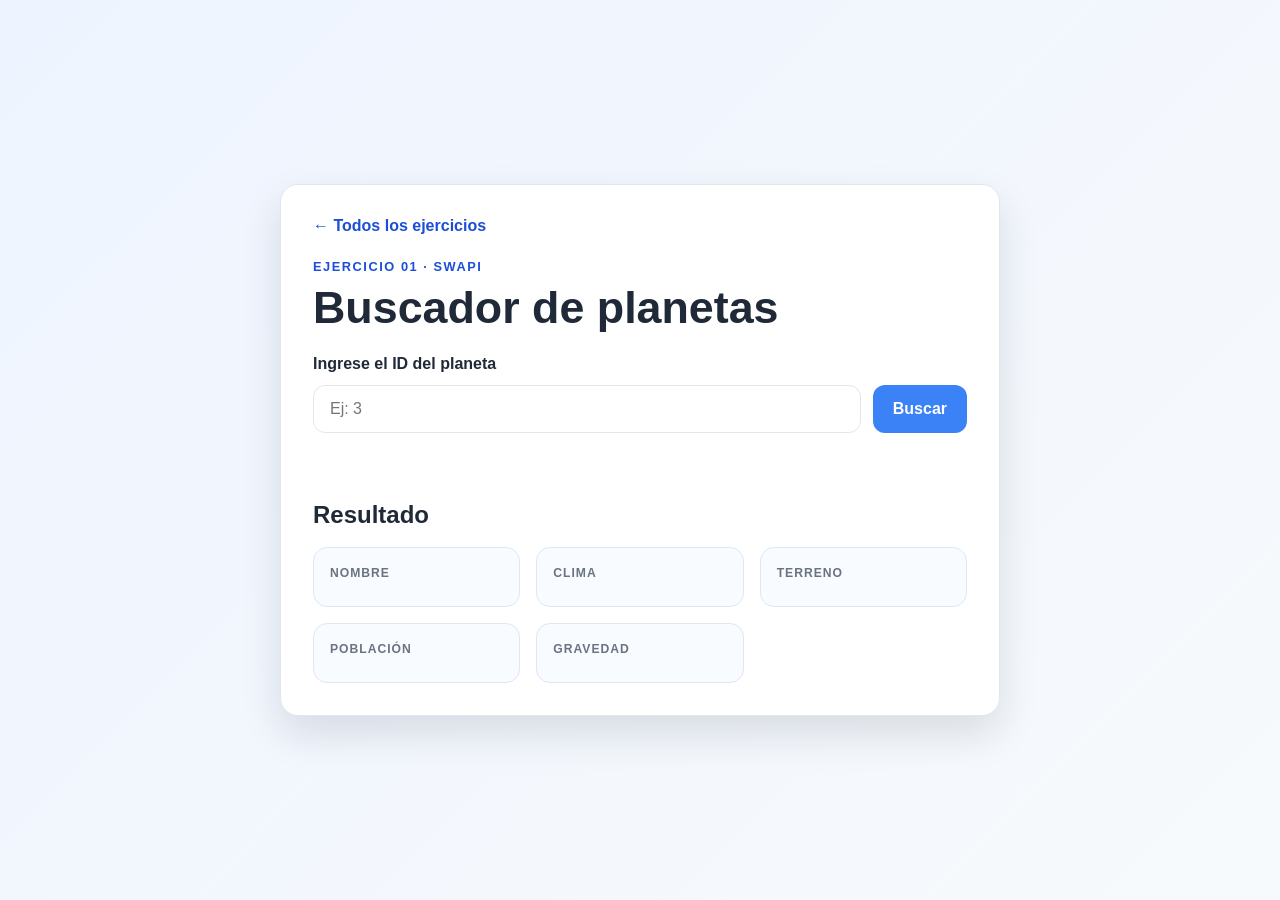
==== ejercicio-01.html @ 6625fd1b "t7" ====
<!DOCTYPE html>
<html lang="es">
  <head>
    <meta charset="UTF-8" />
    <meta name="viewport" content="width=device-width, initial-scale=1.0" />
    <title>Ejercicio 01 - Buscador de planetas</title>
    <link rel="stylesheet" href="styles.css" />
  </head>
  <body>
    <main class="container">
      <section class="panel">
        <a class="back-link" href="index.html">← Todos los ejercicios</a>
        <p class="eyebrow">Ejercicio 01 · SWAPI</p>
        <h1>Buscador de planetas</h1>
        <form id="planet-form" class="search-form">
          <label for="planet-id">Ingrese el ID del planeta</label>
          <div class="controls">
            <input id="planet-id" name="planetId" type="number" min="1" max="60" step="1" placeholder="Ej: 3" required />
            <button type="submit">Buscar</button>
          </div>
        </form>
        <p id="message" class="message" aria-live="polite"></p>
        <section id="planet-result" class="result" aria-live="polite">
          <h2>Resultado</h2>
          <div class="cards">
            <div class="card"><span class="card-label">Nombre</span><div class="card-value" id="planet-name"></div></div>
            <div class="card"><span class="card-label">Clima</span><div class="card-value" id="planet-climate"></div></div>
            <div class="card"><span class="card-label">Terreno</span><div class="card-value" id="planet-terrain"></div></div>
            <div class="card"><span class="card-label">Población</span><div class="card-value" id="planet-population"></div></div>
            <div class="card"><span class="card-label">Gravedad</span><div class="card-value" id="planet-gravity"></div></div>
          </div>
        </section>
      </section>
    </main>
    <script>
      const form = document.getElementById('planet-form');
      const input = document.getElementById('planet-id');
      const message = document.getElementById('message');
      const planetName = document.getElementById('planet-name');
      const planetClimate = document.getElementById('planet-climate');
      const planetTerrain = document.getElementById('planet-terrain');
      const planetPopulation = document.getElementById('planet-population');
      const planetGravity = document.getElementById('planet-gravity');

      form.addEventListener('submit', function(event) {
        event.preventDefault();
        obtenerPlaneta(input.value);
      });

      async function obtenerPlaneta(id) {
        message.innerHTML = 'Buscando planeta...';

        if (id < 1 || id > 60) {
          message.innerHTML = 'Ingrese un ID de planeta entre 1 y 60.';
          return;
        }

        const api_url = 'https://swapi.dev/api/planets/' + id + '/';

        try {
          const respuesta = await fetch(api_url);

          if (!respuesta.ok) {
            if (respuesta.status == 404) {
              throw new Error('No se encontró un planeta con ese ID.');
            }
            throw new Error('No se pudo consultar SWAPI.');
          }

          const datos = await respuesta.json();
          planetName.innerHTML = datos.name;
          planetClimate.innerHTML = datos.climate;
          planetTerrain.innerHTML = datos.terrain;
          planetPopulation.innerHTML = datos.population;
          planetGravity.innerHTML = datos.gravity;
          message.innerHTML = 'Planeta encontrado: ' + datos.name;
        } catch (error) {
          message.innerHTML = error.message;
        }
      }
    </script>
  </body>
</html>
---- styles.css ----
:root {
  --bg: #f4f7fb;
  --panel: #ffffff;
  --primary: #3b82f6;
  --primary-dark: #1d4ed8;
  --text: #1f2937;
  --muted: #6b7280;
  --success: #16a34a;
  --danger: #dc2626;
  --border: #dfe7f1;
  --shadow: 0 18px 40px rgba(15, 23, 42, 0.12);
}

* {
  box-sizing: border-box;
}

body {
  margin: 0;
  min-height: 100vh;
  font-family: Arial, Helvetica, sans-serif;
  background: linear-gradient(135deg, #eef4ff, #f7fafc);
  color: var(--text);
}

.container {
  display: grid;
  place-items: center;
  min-height: 100vh;
  padding: 24px;
}

.panel {
  width: min(720px, 100%);
  background: var(--panel);
  border: 1px solid var(--border);
  border-radius: 18px;
  box-shadow: var(--shadow);
  padding: 32px;
}

.eyebrow {
  margin: 0 0 8px;
  font-size: 0.8rem;
  letter-spacing: 0.12em;
  text-transform: uppercase;
  color: var(--primary-dark);
  font-weight: 700;
}

h1 {
  margin: 0 0 22px;
  font-size: clamp(2rem, 4vw, 2.8rem);
}

.planet-form,
.search-form {
  display: flex;
  flex-direction: column;
  gap: 12px;
}

label {
  font-weight: 700;
}

.controls {
  display: flex;
  gap: 12px;
  flex-wrap: wrap;
}

input {
  flex: 1 1 180px;
  min-width: 180px;
  padding: 14px 16px;
  border-radius: 12px;
  border: 1px solid var(--border);
  font-size: 1rem;
}

input:focus {
  outline: 3px solid rgba(59, 130, 246, 0.18);
  border-color: var(--primary);
}

button {
  border: none;
  border-radius: 12px;
  padding: 14px 20px;
  background: var(--primary);
  color: white;
  font-size: 1rem;
  font-weight: 700;
  cursor: pointer;
  transition: transform 0.2s ease, background 0.2s ease;
}

button:hover {
  background: var(--primary-dark);
  transform: translateY(-1px);
}

.message {
  min-height: 24px;
  margin: 18px 0 0;
  font-weight: 600;
}

.message.success {
  color: var(--success);
}

.message.error {
  color: var(--danger);
}

.result {
  margin-top: 26px;
}

.result.hidden {
  display: none;
}

.result h2 {
  margin: 0 0 18px;
  font-size: 1.5rem;
}

.cards {
  display: grid;
  grid-template-columns: repeat(auto-fit, minmax(180px, 1fr));
  gap: 16px;
}

.card {
  background: #f8fbff;
  border: 1px solid var(--border);
  border-radius: 14px;
  padding: 18px 16px;
}

.card-label {
  display: block;
  font-size: 0.76rem;
  text-transform: uppercase;
  letter-spacing: 0.08em;
  color: var(--muted);
  margin-bottom: 8px;
  font-weight: 700;
}

.card-value {
  font-size: 1.02rem;
  font-weight: 700;
  line-height: 1.5;
  word-break: break-word;
}

.home-panel {
  width: min(760px, 100%);
}

.intro {
  color: var(--muted);
  margin: -10px 0 24px;
  line-height: 1.6;
}

.exercise-list {
  display: grid;
  gap: 12px;
}

.exercise-link {
  display: grid;
  grid-template-columns: 48px 1fr auto;
  align-items: center;
  gap: 16px;
  padding: 16px;
  border: 1px solid var(--border);
  border-radius: 14px;
  color: var(--text);
  text-decoration: none;
  transition: border-color 0.2s ease, transform 0.2s ease, box-shadow 0.2s ease;
}

.exercise-link:hover {
  border-color: var(--primary);
  box-shadow: 0 8px 20px rgba(15, 23, 42, 0.08);
  transform: translateY(-2px);
}

.exercise-number {
  display: grid;
  place-items: center;
  width: 44px;
  height: 44px;
  border-radius: 12px;
  background: #eef4ff;
  color: var(--primary-dark);
  font-weight: 700;
}

.exercise-link strong,
.exercise-link small {
  display: block;
}

.exercise-link small {
  margin-top: 5px;
  color: var(--muted);
  line-height: 1.4;
}

.arrow {
  color: var(--primary-dark);
  font-size: 1.5rem;
}

.back-link {
  display: inline-block;
  margin-bottom: 24px;
  color: var(--primary-dark);
  font-weight: 700;
  text-decoration: none;
}

.back-link:hover {
  text-decoration: underline;
}

.character-card,
.pokemon-card {
  display: flex;
  align-items: center;
  gap: 22px;
  padding: 18px;
  border: 1px solid var(--border);
  border-radius: 14px;
  background: #f8fbff;
}

.character-image,
.pokemon-image {
  width: 150px;
  height: 180px;
  flex: 0 0 auto;
  object-fit: contain;
}

.character-image.hidden,
.pokemon-image.hidden {
  display: none;
}

.character-info h3,
.pokemon-info h3 {
  margin: 0 0 10px;
  font-size: 1.3rem;
  text-transform: capitalize;
}

.character-info p,
.pokemon-info p {
  margin: 0;
  color: var(--muted);
  line-height: 1.6;
}

@media (max-width: 520px) {
  .panel {
    padding: 22px 18px;
  }

  .controls,
  .character-card,
  .pokemon-card {
    flex-direction: column;
  }

  button {
    width: 100%;
  }

  .exercise-link {
    grid-template-columns: 44px 1fr;
  }

  .arrow {
    display: none;
  }

  .character-image,
  .pokemon-image {
    width: 130px;
    height: 150px;
  }
}
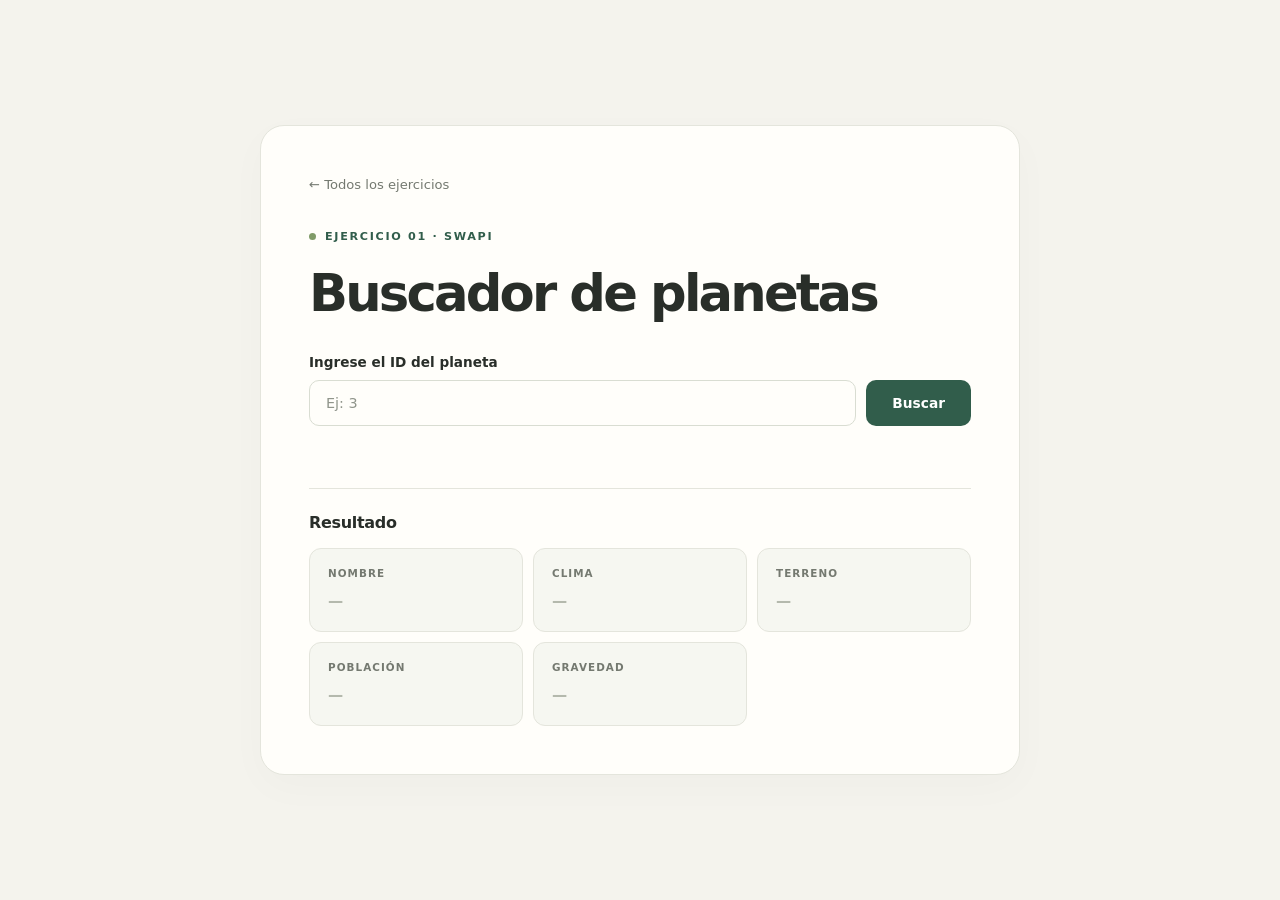
==== commit 0c91bcf1: "Actualizar ejercicios y estilos" ====
--- a/ejercicio-01.html
+++ b/ejercicio-01.html
@@ -23,11 +23,11 @@
         <section id="planet-result" class="result" aria-live="polite">
           <h2>Resultado</h2>
           <div class="cards">
-            <div class="card"><span class="card-label">Nombre</span><div class="card-value" id="planet-name"></div></div>
-            <div class="card"><span class="card-label">Clima</span><div class="card-value" id="planet-climate"></div></div>
-            <div class="card"><span class="card-label">Terreno</span><div class="card-value" id="planet-terrain"></div></div>
-            <div class="card"><span class="card-label">Población</span><div class="card-value" id="planet-population"></div></div>
-            <div class="card"><span class="card-label">Gravedad</span><div class="card-value" id="planet-gravity"></div></div>
+            <div class="card"><p class="card-label">Nombre</p><div class="card-value" id="planet-name"></div></div>
+            <div class="card"><p class="card-label">Clima</p><div class="card-value" id="planet-climate"></div></div>
+            <div class="card"><p class="card-label">Terreno</p><div class="card-value" id="planet-terrain"></div></div>
+            <div class="card"><p class="card-label">Población</p><div class="card-value" id="planet-population"></div></div>
+            <div class="card"><p class="card-label">Gravedad</p><div class="card-value" id="planet-gravity"></div></div>
           </div>
         </section>
       </section>
@@ -48,13 +48,7 @@
       });
 
       async function obtenerPlaneta(id) {
-        message.innerHTML = 'Buscando planeta...';
-
-        if (id < 1 || id > 60) {
-          message.innerHTML = 'Ingrese un ID de planeta entre 1 y 60.';
-          return;
-        }
-
+        message.textContent = 'Buscando planeta...';
         const api_url = 'https://swapi.dev/api/planets/' + id + '/';
 
         try {
@@ -68,14 +62,14 @@
           }
 
           const datos = await respuesta.json();
-          planetName.innerHTML = datos.name;
-          planetClimate.innerHTML = datos.climate;
-          planetTerrain.innerHTML = datos.terrain;
-          planetPopulation.innerHTML = datos.population;
-          planetGravity.innerHTML = datos.gravity;
-          message.innerHTML = 'Planeta encontrado: ' + datos.name;
+          planetName.textContent = datos.name;
+          planetClimate.textContent = datos.climate;
+          planetTerrain.textContent = datos.terrain;
+          planetPopulation.textContent = datos.population;
+          planetGravity.textContent = datos.gravity;
+          message.textContent = 'Planeta encontrado: ' + datos.name;
         } catch (error) {
-          message.innerHTML = error.message;
+          message.textContent = error.message;
         }
       }
     </script>
--- a/styles.css
+++ b/styles.css
@@ -1,300 +1,110 @@
-:root {
-  --bg: #f4f7fb;
-  --panel: #ffffff;
-  --primary: #3b82f6;
-  --primary-dark: #1d4ed8;
-  --text: #1f2937;
-  --muted: #6b7280;
-  --success: #16a34a;
-  --danger: #dc2626;
-  --border: #dfe7f1;
-  --shadow: 0 18px 40px rgba(15, 23, 42, 0.12);
+﻿:root {
+  color-scheme: light;
+  --panel: #fffefa;
+  --primary: #315d4b;
+  --primary-dark: #234536;
+  --text: #292e29;
+  --muted: #747970;
+  --border: #e4e5dc;
 }
 
-* {
-  box-sizing: border-box;
-}
-
+* { box-sizing: border-box; }
 body {
   margin: 0;
   min-height: 100vh;
-  font-family: Arial, Helvetica, sans-serif;
-  background: linear-gradient(135deg, #eef4ff, #f7fafc);
+  font-family: 'Segoe UI', system-ui, sans-serif;
+  background: #f4f3ed;
   color: var(--text);
+  -webkit-font-smoothing: antialiased;
 }
-
-.container {
-  display: grid;
-  place-items: center;
-  min-height: 100vh;
-  padding: 24px;
-}
-
+.container { display: grid; place-items: center; min-height: 100vh; padding: 64px 24px; }
 .panel {
-  width: min(720px, 100%);
+  width: min(760px, 100%);
+  padding: 48px;
   background: var(--panel);
   border: 1px solid var(--border);
-  border-radius: 18px;
-  box-shadow: var(--shadow);
-  padding: 32px;
+  border-radius: 24px;
+  box-shadow: 0 12px 40px #29392a06;
 }
-
 .eyebrow {
-  margin: 0 0 8px;
-  font-size: 0.8rem;
-  letter-spacing: 0.12em;
+  display: flex;
+  align-items: center;
+  gap: 9px;
+  margin: 0 0 20px;
+  font-size: .7rem;
+  line-height: 1.6;
+  letter-spacing: .15em;
   text-transform: uppercase;
-  color: var(--primary-dark);
-  font-weight: 700;
+  color: var(--primary);
+  font-weight: 650;
 }
-
-h1 {
-  margin: 0 0 22px;
-  font-size: clamp(2rem, 4vw, 2.8rem);
-}
-
-.planet-form,
-.search-form {
-  display: flex;
-  flex-direction: column;
-  gap: 12px;
-}
-
-label {
-  font-weight: 700;
-}
-
-.controls {
-  display: flex;
-  gap: 12px;
-  flex-wrap: wrap;
-}
-
-input {
-  flex: 1 1 180px;
-  min-width: 180px;
-  padding: 14px 16px;
-  border-radius: 12px;
-  border: 1px solid var(--border);
-  font-size: 1rem;
-}
-
-input:focus {
-  outline: 3px solid rgba(59, 130, 246, 0.18);
-  border-color: var(--primary);
-}
-
-button {
-  border: none;
-  border-radius: 12px;
-  padding: 14px 20px;
-  background: var(--primary);
-  color: white;
-  font-size: 1rem;
-  font-weight: 700;
-  cursor: pointer;
-  transition: transform 0.2s ease, background 0.2s ease;
-}
-
-button:hover {
-  background: var(--primary-dark);
-  transform: translateY(-1px);
-}
-
-.message {
-  min-height: 24px;
-  margin: 18px 0 0;
-  font-weight: 600;
-}
-
-.message.success {
-  color: var(--success);
-}
-
-.message.error {
-  color: var(--danger);
-}
-
-.result {
-  margin-top: 26px;
-}
-
-.result.hidden {
-  display: none;
-}
-
-.result h2 {
-  margin: 0 0 18px;
-  font-size: 1.5rem;
-}
-
-.cards {
-  display: grid;
-  grid-template-columns: repeat(auto-fit, minmax(180px, 1fr));
-  gap: 16px;
-}
-
-.card {
-  background: #f8fbff;
-  border: 1px solid var(--border);
-  border-radius: 14px;
-  padding: 18px 16px;
-}
-
-.card-label {
-  display: block;
-  font-size: 0.76rem;
-  text-transform: uppercase;
-  letter-spacing: 0.08em;
-  color: var(--muted);
-  margin-bottom: 8px;
-  font-weight: 700;
-}
-
-.card-value {
-  font-size: 1.02rem;
-  font-weight: 700;
-  line-height: 1.5;
-  word-break: break-word;
-}
-
-.home-panel {
-  width: min(760px, 100%);
-}
-
-.intro {
-  color: var(--muted);
-  margin: -10px 0 24px;
-  line-height: 1.6;
-}
-
-.exercise-list {
-  display: grid;
-  gap: 12px;
-}
-
+.eyebrow::before { content: ''; width: 7px; height: 7px; border-radius: 50%; background: #809b68; flex-shrink: 0; }
+h1 { max-width: 580px; margin: 0 0 24px; font-size: clamp(2rem, 5vw, 3.2rem); font-weight: 550; line-height: 1.1; letter-spacing: -.055em; text-wrap: balance; }
+.intro { max-width: 430px; margin: 0 0 36px; color: var(--muted); line-height: 1.75; font-size: .95rem; }
+.exercise-list { display: grid; gap: 10px; }
 .exercise-link {
   display: grid;
-  grid-template-columns: 48px 1fr auto;
+  grid-template-columns: 44px 1fr 28px;
   align-items: center;
   gap: 16px;
-  padding: 16px;
+  padding: 20px;
   border: 1px solid var(--border);
   border-radius: 14px;
   color: var(--text);
   text-decoration: none;
-  transition: border-color 0.2s ease, transform 0.2s ease, box-shadow 0.2s ease;
+  transition: background .18s ease, border-color .18s ease;
 }
-
-.exercise-link:hover {
-  border-color: var(--primary);
-  box-shadow: 0 8px 20px rgba(15, 23, 42, 0.08);
-  transform: translateY(-2px);
+.exercise-link:hover { background: #f1f4eb; border-color: #b8c8ac; }
+.exercise-number { display: grid; place-items: center; width: 42px; height: 42px; border-radius: 12px; background: #edf1e7; color: #526348; font-size: .8rem; font-weight: 600; font-variant-numeric: tabular-nums; }
+.exercise-link:nth-child(2) .exercise-number { background: #eaf0f1; color: #536b70; }
+.exercise-link:nth-child(3) .exercise-number { background: #f5ede1; color: #927044; }
+.exercise-link:nth-child(4) .exercise-number { background: #eeebf2; color: #776584; }
+.exercise-link strong, .exercise-link small { display: block; }
+.exercise-link strong { font-size: .94rem; font-weight: 600; }
+.exercise-link small { margin-top: 5px; color: var(--muted); font-size: .8rem; line-height: 1.5; }
+.arrow { color: #8b9584; font-size: 1.25rem; transition: transform .18s ease; }
+.exercise-link:hover .arrow { transform: translateX(3px); }
+.home-footer { display: flex; justify-content: space-between; gap: 16px; margin: 28px 0 0; padding-top: 20px; border-top: 1px solid var(--border); color: var(--muted); font-size: .7rem; letter-spacing: .02em; }
+.back-link { display: inline-block; margin-bottom: 36px; color: var(--muted); font-size: .82rem; text-decoration: none; }
+.back-link:hover { color: var(--primary); }
+.planet-form, .search-form { display: flex; flex-direction: column; gap: 10px; margin-top: 32px; }
+label { font-size: .85rem; font-weight: 600; }
+.controls { display: flex; gap: 10px; flex-wrap: wrap; }
+input, button { font: inherit; }
+input { flex: 1 1 180px; width: 100%; min-width: 0; padding: 14px 16px; border-radius: 10px; border: 1px solid #d9ddd2; background: #fffefa; color: var(--text); font-size: .9rem; }
+input::placeholder { color: #90958b; }
+input:focus { outline: 3px solid #315d4b18; border-color: var(--primary); }
+button { border: 0; border-radius: 10px; padding: 14px 26px; background: var(--primary); color: white; font-size: .86rem; font-weight: 600; cursor: pointer; transition: background .18s ease; }
+button:hover { background: var(--primary-dark); }
+.exercise-link:focus-visible, .back-link:focus-visible, button:focus-visible { outline: 3px solid #759465; outline-offset: 4px; }
+.message { min-height: 22px; margin: 16px 0 0; font-size: .84rem; color: var(--primary); line-height: 1.6; }
+.result { margin-top: 24px; padding-top: 24px; border-top: 1px solid var(--border); }
+.result.hidden { display: none; }
+.result h2 { margin: 0 0 16px; font-size: 1rem; font-weight: 600; letter-spacing: -.02em; }
+.cards { display: grid; grid-template-columns: repeat(auto-fit, minmax(170px, 1fr)); gap: 10px; }
+.card { background: #f6f7f1; border: 1px solid var(--border); border-radius: 12px; padding: 18px; }
+.card-label { margin: 0 0 10px; font-size: .65rem; text-transform: uppercase; letter-spacing: .1em; color: var(--muted); font-weight: 600; }
+.card-value { font-size: .95rem; font-weight: 550; line-height: 1.6; overflow-wrap: anywhere; }
+.card-value:empty::after { content: '—'; color: #b4b9ad; }
+.character-card, .pokemon-card { display: flex; align-items: center; gap: 24px; padding: 24px; border: 1px solid var(--border); border-radius: 14px; background: #f6f7f1; }
+.character-image, .pokemon-image { width: 140px; height: 170px; flex: 0 0 auto; object-fit: contain; }
+.character-image.hidden, .pokemon-image.hidden, .character-image:not([src]), .pokemon-image:not([src]) { display: none; }
+.character-info, .pokemon-info { min-width: 0; overflow-wrap: anywhere; }
+.character-info h3, .pokemon-info h3 { margin: 0 0 10px; font-size: 1.25rem; font-weight: 600; text-transform: capitalize; }
+.character-info p, .pokemon-info p { margin: 0; color: var(--muted); font-size: .9rem; line-height: 1.75; }
+@media (max-width: 520px) {
+  .container { padding: 24px 16px; }
+  .panel { padding: 30px 22px; border-radius: 20px; }
+  .exercise-link { grid-template-columns: 36px 1fr 16px; gap: 12px; padding: 16px 12px; }
+  .exercise-number { width: 34px; height: 36px; border-radius: 9px; }
+  .exercise-link strong { font-size: .85rem; }
+  .exercise-link small { font-size: .75rem; }
+  .controls, .character-card, .pokemon-card { flex-direction: column; }
+  input { flex: auto; }
+  button { width: 100%; }
+  .home-footer { flex-wrap: wrap; }
+  .character-image, .pokemon-image { width: 120px; height: 145px; }
 }
-
-.exercise-number {
-  display: grid;
-  place-items: center;
-  width: 44px;
-  height: 44px;
-  border-radius: 12px;
-  background: #eef4ff;
-  color: var(--primary-dark);
-  font-weight: 700;
+@media (prefers-reduced-motion: reduce) {
+  *, *::before, *::after { transition: none !important; }
 }
-
-.exercise-link strong,
-.exercise-link small {
-  display: block;
-}
-
-.exercise-link small {
-  margin-top: 5px;
-  color: var(--muted);
-  line-height: 1.4;
-}
-
-.arrow {
-  color: var(--primary-dark);
-  font-size: 1.5rem;
-}
-
-.back-link {
-  display: inline-block;
-  margin-bottom: 24px;
-  color: var(--primary-dark);
-  font-weight: 700;
-  text-decoration: none;
-}
-
-.back-link:hover {
-  text-decoration: underline;
-}
-
-.character-card,
-.pokemon-card {
-  display: flex;
-  align-items: center;
-  gap: 22px;
-  padding: 18px;
-  border: 1px solid var(--border);
-  border-radius: 14px;
-  background: #f8fbff;
-}
-
-.character-image,
-.pokemon-image {
-  width: 150px;
-  height: 180px;
-  flex: 0 0 auto;
-  object-fit: contain;
-}
-
-.character-image.hidden,
-.pokemon-image.hidden {
-  display: none;
-}
-
-.character-info h3,
-.pokemon-info h3 {
-  margin: 0 0 10px;
-  font-size: 1.3rem;
-  text-transform: capitalize;
-}
-
-.character-info p,
-.pokemon-info p {
-  margin: 0;
-  color: var(--muted);
-  line-height: 1.6;
-}
-
-@media (max-width: 520px) {
-  .panel {
-    padding: 22px 18px;
-  }
-
-  .controls,
-  .character-card,
-  .pokemon-card {
-    flex-direction: column;
-  }
-
-  button {
-    width: 100%;
-  }
-
-  .exercise-link {
-    grid-template-columns: 44px 1fr;
-  }
-
-  .arrow {
-    display: none;
-  }
-
-  .character-image,
-  .pokemon-image {
-    width: 130px;
-    height: 150px;
-  }
-}
